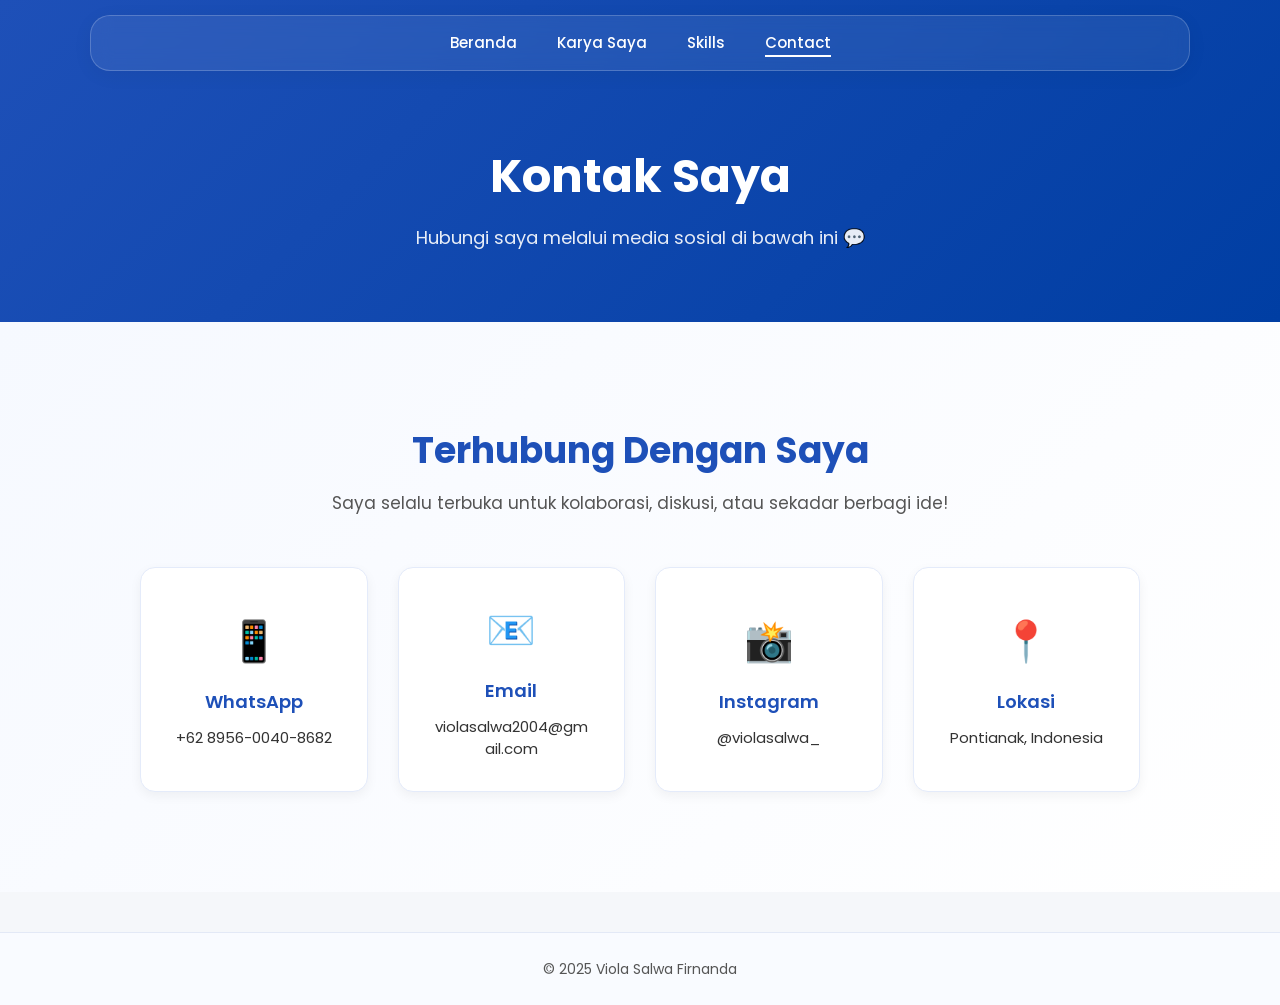
==== contact.html @ 7de7c8d1 "Portofolio Viola Salwa" ====
<!DOCTYPE html>
<html lang="id">
<head>
  <meta charset="UTF-8" />
  <meta name="viewport" content="width=device-width, initial-scale=1.0" />
  <title>Kontak - Viola Salwa Firnanda</title>
  <link rel="stylesheet" href="style.css" />
</head>
<body>

  <!-- ====== NAVBAR ====== -->
  <nav class="navbar" id="navbar">
    <div class="nav-container">
      <ul class="nav-links">
        <li><a href="index.html">Beranda</a></li>
        <li><a href="portfolio.html">Karya Saya</a></li>
        <li><a href="skills.html">Skills</a></li>
        <li><a href="contact.html" class="active">Contact</a></li>
      </ul>
    </div>
  </nav>

  <!-- ====== PAGE HEADER ====== -->
  <div class="page-header">
    <div class="page-header-content">
      <h1>Kontak Saya</h1>
      <p>Hubungi saya melalui media sosial di bawah ini 💬</p>
    </div>
  </div>

  <!-- ====== CONTACT SECTION ====== -->
  <section class="contact-section fancy-contact">
    <div class="contact-container">
      <div class="contact-header">
        <h2>Terhubung Dengan Saya</h2>
        <p>Saya selalu terbuka untuk kolaborasi, diskusi, atau sekadar berbagi ide!</p>
      </div>

      <div class="contact-grid">
        <div class="contact-card">
          <div class="icon">📱</div>
          <h4>WhatsApp</h4>
          <a href="https://wa.me/62895600408682" target="_blank">+62 8956-0040-8682</a>
        </div>

        <div class="contact-card">
          <div class="icon">📧</div>
          <h4>Email</h4>
          <a href="mailto:violasalwa2004@gmail.com">violasalwa2004@gmail.com</a>
        </div>

        <div class="contact-card">
          <div class="icon">📸</div>
          <h4>Instagram</h4>
          <a href="https://instagram.com/violasalwa_" target="_blank">@violasalwa_</a>
        </div>

        <div class="contact-card">
          <div class="icon">📍</div>
          <h4>Lokasi</h4>
          <p>Pontianak, Indonesia</p>
        </div>
      </div>
    </div>
  </section>

  <footer class="footer">
    <p>© 2025 Viola Salwa Firnanda</p>
  </footer>

  <script>
    window.addEventListener('scroll', () => {
      const navbar = document.getElementById('navbar');
      navbar.classList.toggle('scrolled', window.scrollY > 50);
    });
  </script>

</body>
</html>
---- style.css ----
@import url('https://fonts.googleapis.com/css2?family=Poppins:wght@300;400;600;700&display=swap');

/* ====== GLOBAL SETTINGS ====== */
:root {
  --primary: #1e50b8;
  --primary-dark: #003ea3;
  --light-bg: #f9fbff;
  --text-dark: #333;
  --text-light: #555;
}

* {
  margin: 0;
  padding: 0;
  box-sizing: border-box;
}

body {
  font-family: 'Poppins', sans-serif;
  background: #f5f7fa;
  color: var(--text-dark);
  line-height: 1.6;
  overflow-x: hidden;
}

/* ====== FADE ANIMATION ====== */
section, .page-header, .navbar {
  animation: fadeIn 0.7s ease both;
}

@keyframes fadeIn {
  from { opacity: 0; transform: translateY(20px); }
  to { opacity: 1; transform: translateY(0); }
}

/* ====== NAVBAR (CLEAN + TRANSPARAN + FRAME LUAR HALUS) ====== */
.navbar {
  position: fixed;
  top: 15px;
  left: 50%;
  transform: translateX(-50%);
  width: 90%;
  max-width: 1100px;
  background: rgba(255, 255, 255, 0.08);
  backdrop-filter: blur(10px);
  -webkit-backdrop-filter: blur(10px);
  border: 1px solid rgba(255, 255, 255, 0.2); /* garis lembut */
  border-radius: 20px; /* sudut halus */
  padding: 14px 0;
  z-index: 1000;
  box-shadow: 0 4px 20px rgba(0, 0, 0, 0.05);
  opacity: 0;
  animation: fadeInNav 0.8s ease forwards;
  transition: all 0.4s ease;
}

/* Saat discroll – tetap elegan tapi lebih terang */
.navbar.scrolled {
  background: rgba(255, 255, 255, 0.95);
  border: 1px solid rgba(0, 0, 0, 0.05);
  box-shadow: 0 8px 25px rgba(0, 0, 0, 0.08);
}

.nav-container {
  display: flex;
  justify-content: center;
  align-items: center;
  gap: 40px;
}

.nav-links {
  display: flex;
  list-style: none;
  gap: 40px;
}

.nav-links a {
  text-decoration: none;
  color: white;
  font-weight: 500;
  font-size: 15px;
  position: relative;
  transition: color 0.3s ease;
}

/* Garis bawah halus saat hover */
.nav-links a::after {
  content: "";
  position: absolute;
  bottom: -4px;
  left: 0;
  width: 0;
  height: 2px;
  background: white;
  transition: width 0.3s ease;
}

.nav-links a:hover::after,
.nav-links a.active::after {
  width: 100%;
}

/* Saat discroll, warna berubah ke biru */
.navbar.scrolled .nav-links a {
  color: var(--primary);
}

.navbar.scrolled .nav-links a::after {
  background: var(--primary);
}

/* ANIMASI MASUK */
@keyframes fadeInNav {
  from {
    opacity: 0;
    transform: translateX(-50%) translateY(-10px);
  }
  to {
    opacity: 1;
    transform: translateX(-50%) translateY(0);
  }
}


/* ====== HERO SECTION ====== */
.hero {
  background: linear-gradient(135deg, #1e50b8 0%, #003ea3 100%);
  display: flex;
  align-items: center;
  justify-content: center;
  color: white;
  padding: 120px 40px;
  min-height: 550px; /* lebih pendek, tidak full layar */
}

.hero-content {
  display: flex;
  align-items: center;
  justify-content: space-between;
  gap: 60px;
  max-width: 1100px;
  width: 100%;
}

.hero-text {
  flex: 1;
  text-align: left;
}

.hero-text h1 {
  font-size: 48px;
  font-weight: 700;
  margin-bottom: 15px;
}

.hero-text .subtitle {
  font-size: 20px;
  font-weight: 400;
  opacity: 0.9;
  margin-bottom: 30px;
}

.hero-buttons {
  display: flex;
  gap: 20px;
}

.btn {
  padding: 12px 28px;
  border-radius: 30px;
  font-weight: 600;
  text-decoration: none;
  transition: all 0.3s ease;
  border: none;
}

.btn-primary {
  background: white;
  color: var(--primary);
  box-shadow: 0 4px 15px rgba(0, 0, 0, 0.1);
}

.btn-primary:hover {
  transform: translateY(-3px);
  box-shadow: 0 6px 25px rgba(0, 0, 0, 0.15);
}

.btn-secondary {
  background: transparent;
  color: white;
  border: 2px solid white;
}

.btn-secondary:hover {
  background: white;
  color: var(--primary);
  transform: translateY(-3px);
}

.hero-image .profile-circle {
  width: 300px;
  height: 300px;
  border-radius: 50%;
  overflow: hidden;
  border: 6px solid rgba(255, 255, 255, 0.25);
  box-shadow: 0 15px 40px rgba(0, 0, 0, 0.25);
  flex-shrink: 0;
}

.profile-circle img {
  width: 100%;
  height: 100%;
  object-fit: cover;
}

/* ====== HERO LEFT VERSION (foto kiri, teks kanan) ====== */
.hero.hero-left .hero-content {
  flex-direction: row-reverse;
}

@media (max-width: 768px) {
  .hero.hero-left .hero-content {
    flex-direction: column-reverse;
  }
}

/* ====== ABOUT SECTION ====== */
.about-section {
  background: #fff;
  padding: 100px 30px;
  text-align: center;
}

.about-container {
  max-width: 900px;
  margin: 0 auto;
}

.about-container h2 {
  font-size: 38px;
  color: var(--primary);
  position: relative;
  display: inline-block;
  margin-bottom: 25px;
}

.about-container h2::after {
  content: "";
  width: 80px;
  height: 3px;
  background: var(--primary);
  display: block;
  margin: 10px auto 0;
  border-radius: 2px;
}

.about-container p {
  max-width: 750px;
  margin: 0 auto 20px;
  font-size: 17px;
  color: var(--text-light);
}

/* ====== PAGE HEADER ====== */
.page-header {
  background: linear-gradient(135deg, #1e50b8 0%, #003ea3 100%);
  padding: 140px 30px 70px;
  text-align: center;
  color: white;
}

.page-header h1 {
  font-size: 46px;
  margin-bottom: 10px;
  font-weight: 700;
}

.page-header p {
  font-size: 18px;
  opacity: 0.9;
}

/* ====== PROJECTS SECTION ====== */
.projects-section {
  padding: 80px 30px;
  background: white;
}

.projects-container {
  max-width: 1100px;
  margin: 0 auto;
}

.projects-grid {
  display: grid;
  grid-template-columns: repeat(auto-fit, minmax(300px, 1fr));
  gap: 30px;
}

.project-card {
  background: #fff;
  border-radius: 15px;
  overflow: hidden;
  box-shadow: 0 4px 15px rgba(0, 0, 0, 0.05);
  transition: transform 0.3s ease, box-shadow 0.3s ease;
}

.project-card:hover {
  transform: translateY(-5px);
  box-shadow: 0 8px 25px rgba(30, 80, 184, 0.12);
}

.project-image {
  width: 100%;
  height: 220px;
  overflow: hidden;
}

.project-image img {
  width: 100%;
  height: 100%;
  object-fit: cover;
}

.project-info {
  padding: 25px;
}

.project-info h3 {
  color: var(--primary);
  font-size: 20px;
  margin-bottom: 8px;
}

.project-info p {
  color: var(--text-light);
  font-size: 15px;
}

/* ====== CONTACT SECTION (modern & rapi) ====== */
.fancy-contact {
  background: linear-gradient(135deg, #f6f9ff 0%, #ffffff 100%);
  padding: 100px 30px;
  text-align: center;
}

.contact-container {
  max-width: 1000px;
  margin: 0 auto;
}

.contact-header h2 {
  color: var(--primary);
  font-size: 36px;
  margin-bottom: 10px;
  font-weight: 700;
}

.contact-header p {
  color: var(--text-light);
  font-size: 17px;
  margin-bottom: 50px;
}

.contact-grid {
  display: grid;
  grid-template-columns: repeat(auto-fit, minmax(220px, 1fr));
  gap: 30px;
}

/* ====== KARTU KONTAK ====== */
.contact-card {
  background: white;
  border-radius: 15px;
  padding: 30px 25px;
  box-shadow: 0 4px 12px rgba(0, 0, 0, 0.05);
  transition: all 0.3s ease;
  border: 1px solid #e4ebfa;
  display: flex;
  flex-direction: column;
  align-items: center;
  justify-content: center;
  word-wrap: break-word;
  overflow-wrap: break-word; /* biar email panjang gak keluar kotak */
}

.contact-card:hover {
  transform: translateY(-6px);
  box-shadow: 0 8px 25px rgba(30, 80, 184, 0.15);
  border-color: var(--primary);
}

.contact-card .icon {
  font-size: 40px;
  margin-bottom: 15px;
  color: var(--primary);
}

.contact-card h4 {
  font-size: 18px;
  font-weight: 600;
  color: var(--primary);
  margin-bottom: 10px;
}

/* ====== TEKS KONTAK ====== */
.contact-card a,
.contact-card p {
  color: var(--text-dark);
  font-size: 15px;
  text-decoration: none;
  transition: color 0.3s;
  word-break: break-all; /* cegah teks panjang keluar area */
  text-align: center;
  line-height: 1.5;
  display: inline-block;
  max-width: 90%;
}

.contact-card a:hover {
  color: var(--primary);
  text-decoration: underline;
}

/* ====== RESPONSIVE ====== */
@media (max-width: 768px) {
  .fancy-contact {
    padding: 60px 20px;
  }

  .contact-header h2 {
    font-size: 28px;
  }

  .contact-grid {
    gap: 20px;
  }

  .contact-card {
    padding: 25px 15px;
  }
}

/* ====== FOOTER ====== */
.footer {
  background: #f9fbff;
  text-align: center;
  padding: 25px 10px;
  color: #555;
  font-size: 14px;
  border-top: 1px solid #e3e9f6;
  margin-top: 40px;
}

/* ====== RESPONSIVE DESIGN ====== */
@media (max-width: 768px) {
  .hero-content {
    flex-direction: column-reverse;
    text-align: center;
  }

  .hero-text h1 {
    font-size: 38px;
  }

  .hero-image .profile-circle {
    width: 230px;
    height: 230px;
  }

  .about-section {
    padding: 60px 20px;
  }

  .page-header {
    padding: 120px 20px 60px;
  }

  .projects-grid {
    grid-template-columns: 1fr;
  }

  .contact-section {
    padding: 60px 20px;
  }

  .info-item {
    flex-direction: row;
    align-items: flex-start;
    padding: 18px;
  }

  .info-icon {
    font-size: 26px;
  }
}

/* ====== HARD SKILLS SECTION ====== */
.skills-section {
  background: linear-gradient(135deg, #ffffff 0%, #f9fbff 100%);
  padding: 100px 30px;
  text-align: center;
}

.skills-section h2 {
  font-size: 32px;
  color: var(--primary);
  margin-bottom: 50px;
  position: relative;
}

.skills-section h2::after {
  content: "";
  width: 80px;
  height: 3px;
  background: var(--primary);
  display: block;
  margin: 10px auto 0;
  border-radius: 2px;
}

.skills-container {
  max-width: 1100px;
  margin: 0 auto;
  display: grid;
  grid-template-columns: repeat(auto-fit, minmax(250px, 1fr));
  gap: 30px;
}

.skill-card {
  background: #f9fbff;
  border-radius: 15px;
  padding: 35px 25px;
  border: 1px solid #e4ebfa;
  box-shadow: 0 4px 15px rgba(0, 0, 0, 0.05);
  transition: all 0.3s ease;
}

.skill-card:hover {
  transform: translateY(-6px);
  box-shadow: 0 8px 25px rgba(30, 80, 184, 0.15);
  border-color: var(--primary);
}

.skill-icon {
  width: 70px;
  height: 70px;
  object-fit: contain;
  margin-bottom: 15px;
  transition: transform 0.3s ease;
}

.skill-card:hover .skill-icon {
  transform: scale(1.1);
}

.skill-card h3 {
  color: var(--primary-dark);
  font-size: 18px;
  margin-bottom: 8px;
  font-weight: 600;
}

.skill-card p {
  color: var(--text-light);
  font-size: 15px;
  line-height: 1.6;
}

/* ====== SKILL ICON ====== */
.skill-icon {
  width: 70px;
  height: 70px;
  object-fit: contain;
  margin-bottom: 15px;
  transition: transform 0.3s ease;
}

.skill-card:hover .skill-icon {
  transform: scale(1.1);
}

.skill-card h3 {
  color: var(--primary);
  font-size: 20px;
  margin-bottom: 10px;
  font-weight: 600;
}

.skill-card p {
  color: var(--text-light);
  font-size: 15px;
  line-height: 1.6;
}

/* ====== RESPONSIVE ====== */
@media (max-width: 768px) {
  .skills-section {
    padding: 60px 20px;
  }

  .skill-card {
    padding: 25px 15px;
  }

  .skill-icon {
    width: 60px;
    height: 60px;
  }
}

/* ====== SOFT SKILLS SECTION ====== */
.soft-skill-section {
  background: linear-gradient(135deg, #f9fbff 0%, #ffffff 100%);
  padding: 100px 30px;
  text-align: center;
}

.soft-skill-section h2 {
  font-size: 32px;
  color: var(--primary);
  margin-bottom: 50px;
  position: relative;
}

.soft-skill-section h2::after {
  content: "";
  width: 80px;
  height: 3px;
  background: var(--primary);
  display: block;
  margin: 10px auto 0;
  border-radius: 2px;
}

.soft-skill-container {
  max-width: 1100px;
  margin: 0 auto;
  display: grid;
  grid-template-columns: repeat(auto-fit, minmax(250px, 1fr));
  gap: 30px;
}

.soft-card {
  background: white;
  border-radius: 15px;
  padding: 30px 20px;
  box-shadow: 0 4px 15px rgba(0, 0, 0, 0.05);
  border: 1px solid #e4ebfa;
  transition: all 0.3s ease;
}

.soft-card:hover {
  transform: translateY(-5px);
  box-shadow: 0 8px 25px rgba(30, 80, 184, 0.12);
  border-color: var(--primary);
}

.soft-card .icon {
  font-size: 36px;
  margin-bottom: 12px;
  color: var(--primary);
}

.soft-card h3 {
  color: var(--primary-dark);
  font-size: 18px;
  margin-bottom: 8px;
}

.soft-card p {
  color: var(--text-light);
  font-size: 15px;
  line-height: 1.6;
}

/* ====== RESPONSIVE ====== */
@media (max-width: 768px) {
  .soft-skill-section {
    padding: 60px 20px;
  }

  .soft-card {
    padding: 25px 15px;
  }

  .soft-card .icon {
    font-size: 30px;
  }
}
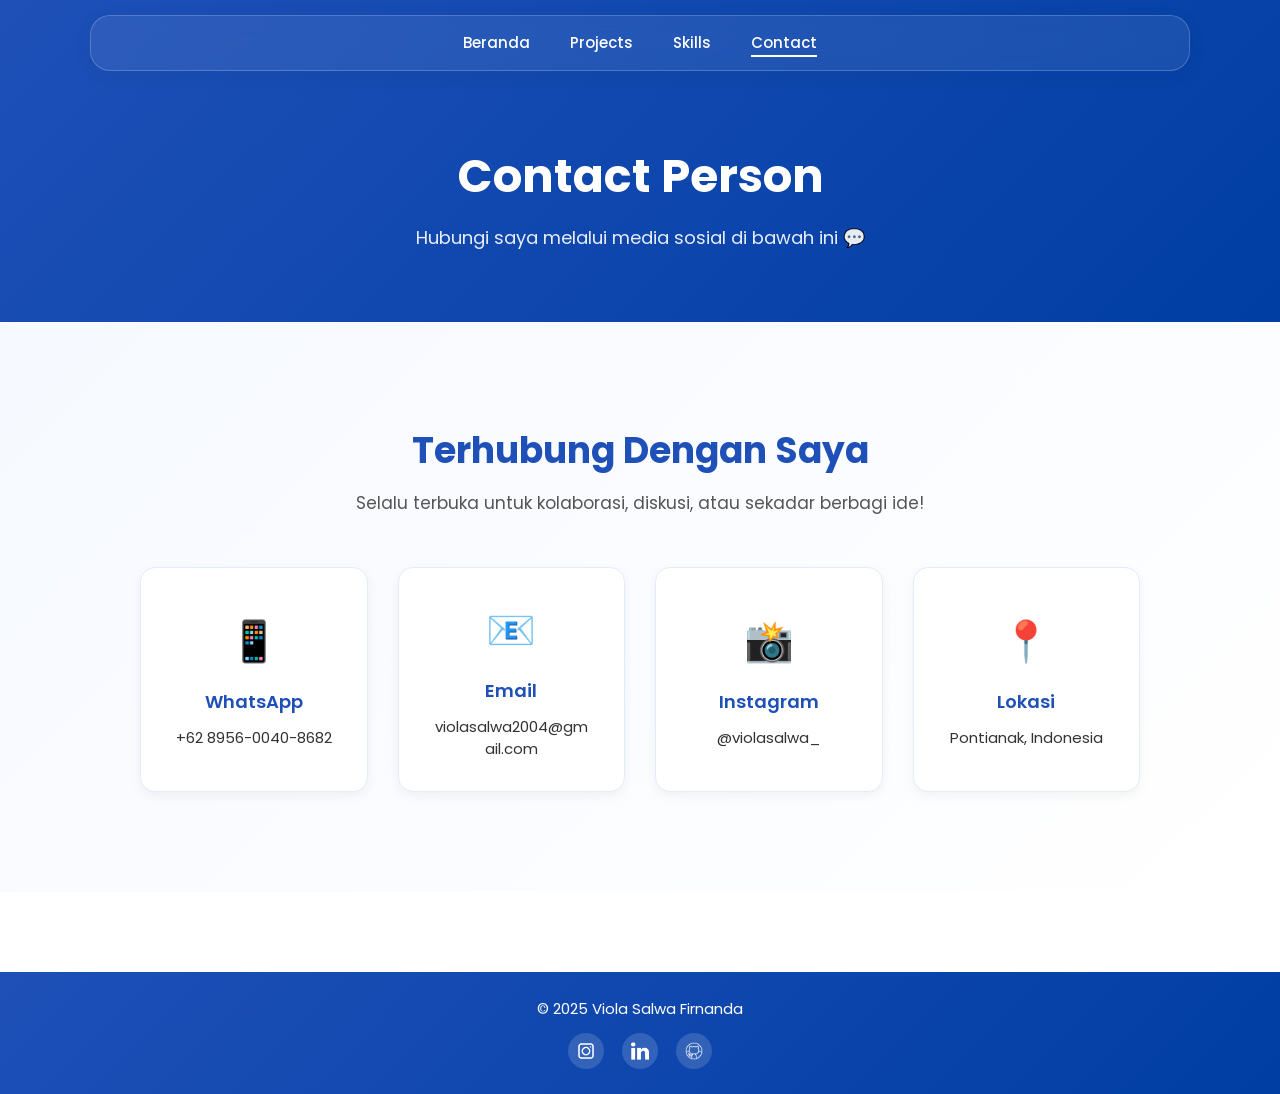
==== commit d7bcda60: "Portofolio Viola Salwa Fix" ====
--- a/contact.html
+++ b/contact.html
@@ -13,7 +13,7 @@
     <div class="nav-container">
       <ul class="nav-links">
         <li><a href="index.html">Beranda</a></li>
-        <li><a href="portfolio.html">Karya Saya</a></li>
+        <li><a href="portfolio.html">Projects</a></li>
         <li><a href="skills.html">Skills</a></li>
         <li><a href="contact.html" class="active">Contact</a></li>
       </ul>
@@ -23,7 +23,7 @@
   <!-- ====== PAGE HEADER ====== -->
   <div class="page-header">
     <div class="page-header-content">
-      <h1>Kontak Saya</h1>
+      <h1>Contact Person</h1>
       <p>Hubungi saya melalui media sosial di bawah ini 💬</p>
     </div>
   </div>
@@ -33,7 +33,7 @@
     <div class="contact-container">
       <div class="contact-header">
         <h2>Terhubung Dengan Saya</h2>
-        <p>Saya selalu terbuka untuk kolaborasi, diskusi, atau sekadar berbagi ide!</p>
+        <p>Selalu terbuka untuk kolaborasi, diskusi, atau sekadar berbagi ide!</p>
       </div>
 
       <div class="contact-grid">
@@ -64,9 +64,20 @@
     </div>
   </section>
 
-  <footer class="footer">
-    <p>© 2025 Viola Salwa Firnanda</p>
-  </footer>
+<footer class="footer">
+  <p>© 2025 Viola Salwa Firnanda</p>
+  <div class="socials">
+    <a href="https://instagram.com/violasalwa_" target="_blank">
+      <img src="image/icon/instagram.png" alt="Instagram">
+    </a>
+    <a href="https://www.linkedin.com/in/viola-salwa-firnanda-127546269/" target="_blank">
+      <img src="image/icon/linkedin.png" alt="LinkedIn">
+    </a>
+    <a href="https://github.com/violasalwa" target="_blank">
+      <img src="image/icon/github.png" alt="GitHub">
+    </a>
+  </div>
+</footer>
 
   <script>
     window.addEventListener('scroll', () => {
--- a/style.css
+++ b/style.css
@@ -17,7 +17,7 @@
 
 body {
   font-family: 'Poppins', sans-serif;
-  background: #f5f7fa;
+  background: #ffffff;
   color: var(--text-dark);
   line-height: 1.6;
   overflow-x: hidden;
@@ -33,7 +33,7 @@
   to { opacity: 1; transform: translateY(0); }
 }
 
-/* ====== NAVBAR (CLEAN + TRANSPARAN + FRAME LUAR HALUS) ====== */
+/* ====== NAVBAR ====== */
 .navbar {
   position: fixed;
   top: 15px;
@@ -44,8 +44,8 @@
   background: rgba(255, 255, 255, 0.08);
   backdrop-filter: blur(10px);
   -webkit-backdrop-filter: blur(10px);
-  border: 1px solid rgba(255, 255, 255, 0.2); /* garis lembut */
-  border-radius: 20px; /* sudut halus */
+  border: 1px solid rgba(255, 255, 255, 0.2);
+  border-radius: 20px;
   padding: 14px 0;
   z-index: 1000;
   box-shadow: 0 4px 20px rgba(0, 0, 0, 0.05);
@@ -54,7 +54,6 @@
   transition: all 0.4s ease;
 }
 
-/* Saat discroll – tetap elegan tapi lebih terang */
 .navbar.scrolled {
   background: rgba(255, 255, 255, 0.95);
   border: 1px solid rgba(0, 0, 0, 0.05);
@@ -72,6 +71,7 @@
   display: flex;
   list-style: none;
   gap: 40px;
+  flex-wrap: wrap;
 }
 
 .nav-links a {
@@ -83,7 +83,6 @@
   transition: color 0.3s ease;
 }
 
-/* Garis bawah halus saat hover */
 .nav-links a::after {
   content: "";
   position: absolute;
@@ -100,7 +99,6 @@
   width: 100%;
 }
 
-/* Saat discroll, warna berubah ke biru */
 .navbar.scrolled .nav-links a {
   color: var(--primary);
 }
@@ -109,7 +107,6 @@
   background: var(--primary);
 }
 
-/* ANIMASI MASUK */
 @keyframes fadeInNav {
   from {
     opacity: 0;
@@ -121,7 +118,6 @@
   }
 }
 
-
 /* ====== HERO SECTION ====== */
 .hero {
   background: linear-gradient(135deg, #1e50b8 0%, #003ea3 100%);
@@ -130,7 +126,7 @@
   justify-content: center;
   color: white;
   padding: 120px 40px;
-  min-height: 550px; /* lebih pendek, tidak full layar */
+  min-height: 550px;
 }
 
 .hero-content {
@@ -163,6 +159,7 @@
 .hero-buttons {
   display: flex;
   gap: 20px;
+  flex-wrap: wrap;
 }
 
 .btn {
@@ -213,7 +210,6 @@
   object-fit: cover;
 }
 
-/* ====== HERO LEFT VERSION (foto kiri, teks kanan) ====== */
 .hero.hero-left .hero-content {
   flex-direction: row-reverse;
 }
@@ -239,19 +235,8 @@
 .about-container h2 {
   font-size: 38px;
   color: var(--primary);
-  position: relative;
   display: inline-block;
   margin-bottom: 25px;
-}
-
-.about-container h2::after {
-  content: "";
-  width: 80px;
-  height: 3px;
-  background: var(--primary);
-  display: block;
-  margin: 10px auto 0;
-  border-radius: 2px;
 }
 
 .about-container p {
@@ -337,7 +322,7 @@
   font-size: 15px;
 }
 
-/* ====== CONTACT SECTION (modern & rapi) ====== */
+/* ====== CONTACT SECTION ====== */
 .fancy-contact {
   background: linear-gradient(135deg, #f6f9ff 0%, #ffffff 100%);
   padding: 100px 30px;
@@ -368,7 +353,6 @@
   gap: 30px;
 }
 
-/* ====== KARTU KONTAK ====== */
 .contact-card {
   background: white;
   border-radius: 15px;
@@ -381,7 +365,7 @@
   align-items: center;
   justify-content: center;
   word-wrap: break-word;
-  overflow-wrap: break-word; /* biar email panjang gak keluar kotak */
+  overflow-wrap: break-word;
 }
 
 .contact-card:hover {
@@ -403,14 +387,13 @@
   margin-bottom: 10px;
 }
 
-/* ====== TEKS KONTAK ====== */
 .contact-card a,
 .contact-card p {
   color: var(--text-dark);
   font-size: 15px;
   text-decoration: none;
   transition: color 0.3s;
-  word-break: break-all; /* cegah teks panjang keluar area */
+  word-break: break-all;
   text-align: center;
   line-height: 1.5;
   display: inline-block;
@@ -422,104 +405,77 @@
   text-decoration: underline;
 }
 
-/* ====== RESPONSIVE ====== */
-@media (max-width: 768px) {
-  .fancy-contact {
-    padding: 60px 20px;
-  }
-
-  .contact-header h2 {
-    font-size: 28px;
-  }
-
-  .contact-grid {
-    gap: 20px;
-  }
-
-  .contact-card {
-    padding: 25px 15px;
-  }
-}
-
 /* ====== FOOTER ====== */
 .footer {
-  background: #f9fbff;
+  background: linear-gradient(135deg, #1e50b8 0%, #003ea3 100%);
+  color: white;
   text-align: center;
-  padding: 25px 10px;
-  color: #555;
-  font-size: 14px;
-  border-top: 1px solid #e3e9f6;
-  margin-top: 40px;
-}
-
-/* ====== RESPONSIVE DESIGN ====== */
-@media (max-width: 768px) {
-  .hero-content {
-    flex-direction: column-reverse;
-    text-align: center;
-  }
-
-  .hero-text h1 {
-    font-size: 38px;
-  }
-
-  .hero-image .profile-circle {
-    width: 230px;
-    height: 230px;
-  }
-
-  .about-section {
-    padding: 60px 20px;
-  }
-
-  .page-header {
-    padding: 120px 20px 60px;
-  }
-
-  .projects-grid {
-    grid-template-columns: 1fr;
-  }
-
-  .contact-section {
-    padding: 60px 20px;
-  }
-
-  .info-item {
-    flex-direction: row;
-    align-items: flex-start;
-    padding: 18px;
-  }
-
-  .info-icon {
-    font-size: 26px;
-  }
-}
-
-/* ====== HARD SKILLS SECTION ====== */
-.skills-section {
+  padding: 25px 15px;
+  margin-top: 80px;
+}
+
+.footer p {
+  font-size: 15px;
+  margin-bottom: 12px;
+}
+
+.footer .socials {
+  display: flex;
+  justify-content: center;
+  gap: 18px;
+}
+
+.footer .socials a {
+  display: inline-flex;
+  align-items: center;
+  justify-content: center;
+  width: 36px;
+  height: 36px;
+  border-radius: 50%;
+  background: rgba(255, 255, 255, 0.15);
+  transition: all 0.3s ease;
+}
+
+.footer .socials a:hover {
+  background: white;
+  transform: translateY(-3px);
+}
+
+.footer .socials img {
+  width: 18px;
+  height: 18px;
+  filter: brightness(0) invert(1);
+  transition: filter 0.3s ease;
+}
+
+.footer .socials a:hover img {
+  filter: brightness(1) invert(0);
+}
+
+/* ====== SKILLS SECTIONS ====== */
+.skills-section,
+.soft-skill-section {
   background: linear-gradient(135deg, #ffffff 0%, #f9fbff 100%);
   padding: 100px 30px;
   text-align: center;
 }
 
-.skills-section h2 {
+.skills-section h2,
+.soft-skill-section h2 {
   font-size: 32px;
   color: var(--primary);
   margin-bottom: 50px;
-  position: relative;
-}
-
-.skills-section h2::after {
-  content: "";
-  width: 80px;
-  height: 3px;
-  background: var(--primary);
-  display: block;
-  margin: 10px auto 0;
-  border-radius: 2px;
-}
-
-.skills-container {
+}
+
+/* Hapus garis biru di bawah judul */
+.about-container h2::after,
+.skills-section h2::after,
+.soft-skill-section h2::after {
+  display: none;
+}
+
+.skills-container,
+.soft-skill-container {
   max-width: 1100px;
   margin: 0 auto;
   display: grid;
@@ -527,16 +483,18 @@
   gap: 30px;
 }
 
-.skill-card {
-  background: #f9fbff;
+.skill-card,
+.soft-card {
+  background: white;
   border-radius: 15px;
-  padding: 35px 25px;
+  padding: 30px 25px;
+  box-shadow: 0 4px 15px rgba(0, 0, 0, 0.05);
   border: 1px solid #e4ebfa;
-  box-shadow: 0 4px 15px rgba(0, 0, 0, 0.05);
   transition: all 0.3s ease;
 }
 
-.skill-card:hover {
+.skill-card:hover,
+.soft-card:hover {
   transform: translateY(-6px);
   box-shadow: 0 8px 25px rgba(30, 80, 184, 0.15);
   border-color: var(--primary);
@@ -554,120 +512,15 @@
   transform: scale(1.1);
 }
 
-.skill-card h3 {
+.skill-card h3,
+.soft-card h3 {
   color: var(--primary-dark);
   font-size: 18px;
   margin-bottom: 8px;
   font-weight: 600;
 }
 
-.skill-card p {
-  color: var(--text-light);
-  font-size: 15px;
-  line-height: 1.6;
-}
-
-/* ====== SKILL ICON ====== */
-.skill-icon {
-  width: 70px;
-  height: 70px;
-  object-fit: contain;
-  margin-bottom: 15px;
-  transition: transform 0.3s ease;
-}
-
-.skill-card:hover .skill-icon {
-  transform: scale(1.1);
-}
-
-.skill-card h3 {
-  color: var(--primary);
-  font-size: 20px;
-  margin-bottom: 10px;
-  font-weight: 600;
-}
-
-.skill-card p {
-  color: var(--text-light);
-  font-size: 15px;
-  line-height: 1.6;
-}
-
-/* ====== RESPONSIVE ====== */
-@media (max-width: 768px) {
-  .skills-section {
-    padding: 60px 20px;
-  }
-
-  .skill-card {
-    padding: 25px 15px;
-  }
-
-  .skill-icon {
-    width: 60px;
-    height: 60px;
-  }
-}
-
-/* ====== SOFT SKILLS SECTION ====== */
-.soft-skill-section {
-  background: linear-gradient(135deg, #f9fbff 0%, #ffffff 100%);
-  padding: 100px 30px;
-  text-align: center;
-}
-
-.soft-skill-section h2 {
-  font-size: 32px;
-  color: var(--primary);
-  margin-bottom: 50px;
-  position: relative;
-}
-
-.soft-skill-section h2::after {
-  content: "";
-  width: 80px;
-  height: 3px;
-  background: var(--primary);
-  display: block;
-  margin: 10px auto 0;
-  border-radius: 2px;
-}
-
-.soft-skill-container {
-  max-width: 1100px;
-  margin: 0 auto;
-  display: grid;
-  grid-template-columns: repeat(auto-fit, minmax(250px, 1fr));
-  gap: 30px;
-}
-
-.soft-card {
-  background: white;
-  border-radius: 15px;
-  padding: 30px 20px;
-  box-shadow: 0 4px 15px rgba(0, 0, 0, 0.05);
-  border: 1px solid #e4ebfa;
-  transition: all 0.3s ease;
-}
-
-.soft-card:hover {
-  transform: translateY(-5px);
-  box-shadow: 0 8px 25px rgba(30, 80, 184, 0.12);
-  border-color: var(--primary);
-}
-
-.soft-card .icon {
-  font-size: 36px;
-  margin-bottom: 12px;
-  color: var(--primary);
-}
-
-.soft-card h3 {
-  color: var(--primary-dark);
-  font-size: 18px;
-  margin-bottom: 8px;
-}
-
+.skill-card p,
 .soft-card p {
   color: var(--text-light);
   font-size: 15px;
@@ -675,17 +528,38 @@
 }
 
 /* ====== RESPONSIVE ====== */
+@media (max-width: 992px) {
+  .nav-links { flex-wrap: wrap; gap: 25px; }
+  .hero-content { flex-direction: column-reverse; text-align: center; gap: 40px; }
+  .hero-text h1 { font-size: 40px; }
+  .hero-text .subtitle { font-size: 18px; }
+  .hero-image .profile-circle { width: 250px; height: 250px; }
+}
+
 @media (max-width: 768px) {
-  .soft-skill-section {
-    padding: 60px 20px;
+  .hero { padding: 90px 20px; }
+  .navbar { width: 95%; padding: 10px; }
+  .page-header h1 { font-size: 36px; }
+  .page-header p { font-size: 16px; }
+  .about-section, .skills-section, .soft-skill-section, .fancy-contact {
+    padding: 70px 20px;
   }
-
-  .soft-card {
-    padding: 25px 15px;
+  .project-image { height: 200px; }
+  .projects-grid { gap: 20px; }
+  .skills-container, .soft-skill-container, .contact-grid {
+    gap: 20px;
   }
-
-  .soft-card .icon {
-    font-size: 30px;
-  }
-}
-
+}
+
+@media (max-width: 480px) {
+  .nav-links a { font-size: 14px; }
+  .hero-text h1 { font-size: 28px; }
+  .hero-text .subtitle { font-size: 16px; }
+  .btn { padding: 10px 20px; font-size: 14px; }
+  .about-container h2 { font-size: 28px; }
+  .page-header h1 { font-size: 30px; }
+  .page-header p { font-size: 15px; }
+  .contact-card, .skill-card, .soft-card { padding: 20px 15px; }
+  .footer p { font-size: 14px; }
+  .footer .socials { flex-wrap: wrap; gap: 12px; }
+}
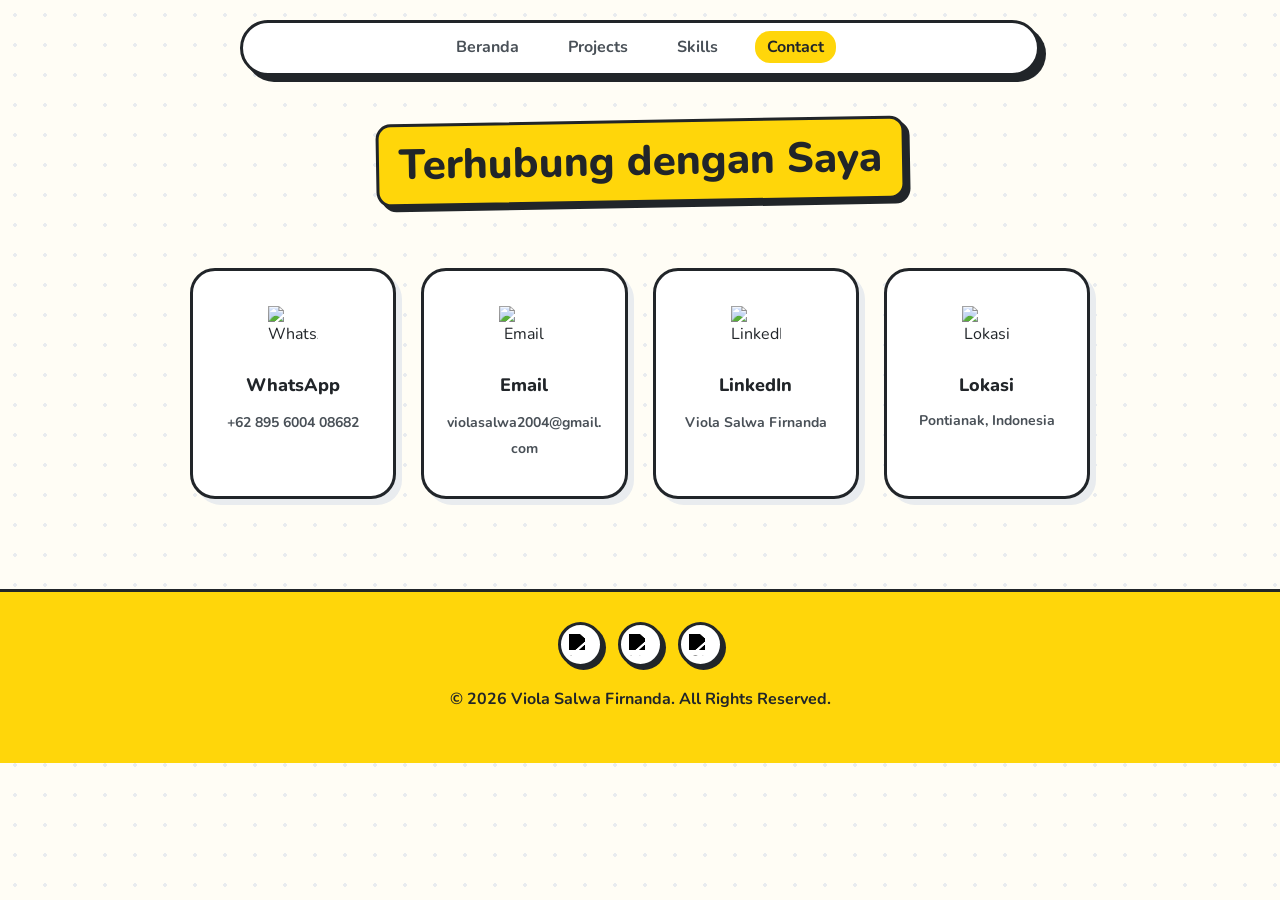
==== commit 74ca44b7: "Portofolio terbaru" ====
--- a/contact.html
+++ b/contact.html
@@ -1,10 +1,10 @@
 <!DOCTYPE html>
 <html lang="id">
 <head>
-  <meta charset="UTF-8" />
-  <meta name="viewport" content="width=device-width, initial-scale=1.0" />
-  <title>Kontak - Viola Salwa Firnanda</title>
-  <link rel="stylesheet" href="style.css" />
+  <meta charset="UTF-8">
+  <meta name="viewport" content="width=device-width, initial-scale=1.0">
+  <title>Kontak | Viola Salwa Firnanda</title>
+  <link rel="stylesheet" href="style.css">
 </head>
 <body>
 
@@ -22,65 +22,60 @@
 
   <!-- ====== PAGE HEADER ====== -->
   <div class="page-header">
-    <div class="page-header-content">
-      <h1>Contact Person</h1>
-      <p>Hubungi saya melalui media sosial di bawah ini 💬</p>
-    </div>
+    <h1>Terhubung dengan Saya</h1>
   </div>
 
   <!-- ====== CONTACT SECTION ====== -->
-  <section class="contact-section fancy-contact">
+  <section class="contact-section">
     <div class="contact-container">
-      <div class="contact-header">
-        <h2>Terhubung Dengan Saya</h2>
-        <p>Selalu terbuka untuk kolaborasi, diskusi, atau sekadar berbagi ide!</p>
-      </div>
-
       <div class="contact-grid">
+        
         <div class="contact-card">
-          <div class="icon">📱</div>
+          <img src="https://img.icons8.com/ios-filled/50/000000/whatsapp--v1.png" alt="WhatsApp" class="icon-img">
           <h4>WhatsApp</h4>
-          <a href="https://wa.me/62895600408682" target="_blank">+62 8956-0040-8682</a>
+          <a href="https://wa.me/62895600408682" target="_blank">+62 895 6004 08682</a>
         </div>
 
         <div class="contact-card">
-          <div class="icon">📧</div>
+          <img src="https://img.icons8.com/ios-filled/50/000000/new-post.png" alt="Email" class="icon-img">
           <h4>Email</h4>
           <a href="mailto:violasalwa2004@gmail.com">violasalwa2004@gmail.com</a>
         </div>
 
         <div class="contact-card">
-          <div class="icon">📸</div>
-          <h4>Instagram</h4>
-          <a href="https://instagram.com/violasalwa_" target="_blank">@violasalwa_</a>
+          <img src="https://img.icons8.com/ios-filled/50/000000/linkedin.png" alt="LinkedIn" class="icon-img">
+          <h4>LinkedIn</h4>
+          <a href="https://linkedin.com/in/violasalwafirnanda" target="_blank">Viola Salwa Firnanda</a>
         </div>
 
         <div class="contact-card">
-          <div class="icon">📍</div>
+          <img src="https://img.icons8.com/ios-filled/50/000000/marker.png" alt="Lokasi" class="icon-img">
           <h4>Lokasi</h4>
           <p>Pontianak, Indonesia</p>
         </div>
+
       </div>
     </div>
   </section>
 
-<footer class="footer">
-  <p>© 2025 Viola Salwa Firnanda</p>
-  <div class="socials">
-    <a href="https://instagram.com/violasalwa_" target="_blank">
-      <img src="image/icon/instagram.png" alt="Instagram">
-    </a>
-    <a href="https://www.linkedin.com/in/viola-salwa-firnanda-127546269/" target="_blank">
-      <img src="image/icon/linkedin.png" alt="LinkedIn">
-    </a>
-    <a href="https://github.com/violasalwa" target="_blank">
-      <img src="image/icon/github.png" alt="GitHub">
-    </a>
-  </div>
-</footer>
+  <!-- ====== FOOTER ====== -->
+  <footer class="footer">
+    <div class="socials">
+      <a href="https://instagram.com/violasalwa_" target="_blank" title="Instagram">
+        <img src="https://img.icons8.com/ios-filled/50/000000/instagram-new.png" alt="Instagram">
+      </a>
+      <a href="https://linkedin.com/in/violasalwafirmanda" target="_blank" title="LinkedIn">
+        <img src="https://img.icons8.com/ios-filled/50/000000/linkedin.png" alt="LinkedIn">
+      </a>
+      <a href="https://github.com/violasalwa" target="_blank" title="GitHub">
+        <img src="https://img.icons8.com/ios-filled/50/000000/github.png" alt="GitHub">
+      </a>
+    </div>
+    <p style="margin-top: 20px;">© 2026 Viola Salwa Firnanda. All Rights Reserved.</p>
+  </footer>
 
   <script>
-    window.addEventListener('scroll', () => {
+    window.addEventListener('scroll', function() {
       const navbar = document.getElementById('navbar');
       navbar.classList.toggle('scrolled', window.scrollY > 50);
     });
--- a/style.css
+++ b/style.css
@@ -1,12 +1,14 @@
-@import url('https://fonts.googleapis.com/css2?family=Poppins:wght@300;400;600;700&display=swap');
+@import url('https://fonts.googleapis.com/css2?family=Nunito:wght@400;600;700;800&display=swap');
 
 /* ====== GLOBAL SETTINGS ====== */
 :root {
-  --primary: #1e50b8;
-  --primary-dark: #003ea3;
-  --light-bg: #f9fbff;
-  --text-dark: #333;
-  --text-light: #555;
+  --bg-color: #fffdf5; /* Krim yang sangat lembut */
+  --primary: #ffd60a; /* Kuning lucu */
+  --primary-dark: #e6c200;
+  --text-main: #212529; /* Hitam keabuan */
+  --text-muted: #495057;
+  --card-bg: #ffffff;
+  --border-color: #212529; /* Hitam tegas untuk aksen */
 }
 
 * {
@@ -16,16 +18,19 @@
 }
 
 body {
-  font-family: 'Poppins', sans-serif;
-  background: #ffffff;
-  color: var(--text-dark);
+  font-family: 'Nunito', sans-serif;
+  background-color: var(--bg-color);
+  color: var(--text-main);
   line-height: 1.6;
   overflow-x: hidden;
+  /* Pola titik-titik samar agar terlihat lebih manis & tidak kaku */
+  background-image: radial-gradient(#e9ecef 2px, transparent 2px);
+  background-size: 30px 30px;
 }
 
 /* ====== FADE ANIMATION ====== */
-section, .page-header, .navbar {
-  animation: fadeIn 0.7s ease both;
+section, .page-header {
+  animation: fadeIn 0.8s ease both;
 }
 
 @keyframes fadeIn {
@@ -35,98 +40,110 @@
 
 /* ====== NAVBAR ====== */
 .navbar {
-  position: fixed;
-  top: 15px;
+  position: absolute;
+  top: 20px;
   left: 50%;
   transform: translateX(-50%);
   width: 90%;
-  max-width: 1100px;
-  background: rgba(255, 255, 255, 0.08);
-  backdrop-filter: blur(10px);
-  -webkit-backdrop-filter: blur(10px);
-  border: 1px solid rgba(255, 255, 255, 0.2);
-  border-radius: 20px;
-  padding: 14px 0;
+  max-width: 800px;
+  background: var(--card-bg);
+  border: 3px solid var(--border-color);
+  border-radius: 30px;
+  padding: 12px 30px;
   z-index: 1000;
-  box-shadow: 0 4px 20px rgba(0, 0, 0, 0.05);
-  opacity: 0;
-  animation: fadeInNav 0.8s ease forwards;
-  transition: all 0.4s ease;
+  box-shadow: 6px 6px 0px var(--border-color);
+  transition: all 0.3s ease;
 }
 
 .navbar.scrolled {
-  background: rgba(255, 255, 255, 0.95);
-  border: 1px solid rgba(0, 0, 0, 0.05);
-  box-shadow: 0 8px 25px rgba(0, 0, 0, 0.08);
+  top: 10px;
+  box-shadow: 4px 4px 0px var(--border-color);
 }
 
 .nav-container {
   display: flex;
   justify-content: center;
   align-items: center;
-  gap: 40px;
 }
 
 .nav-links {
   display: flex;
   list-style: none;
-  gap: 40px;
+  gap: 25px;
   flex-wrap: wrap;
+  justify-content: center;
 }
 
 .nav-links a {
   text-decoration: none;
-  color: white;
-  font-weight: 500;
-  font-size: 15px;
+  color: var(--text-muted);
+  font-weight: 700;
+  font-size: 16px;
   position: relative;
-  transition: color 0.3s ease;
-}
-
-.nav-links a::after {
-  content: "";
-  position: absolute;
-  bottom: -4px;
-  left: 0;
-  width: 0;
-  height: 2px;
-  background: white;
-  transition: width 0.3s ease;
-}
-
-.nav-links a:hover::after,
-.nav-links a.active::after {
-  width: 100%;
-}
-
-.navbar.scrolled .nav-links a {
-  color: var(--primary);
-}
-
-.navbar.scrolled .nav-links a::after {
+  transition: all 0.2s ease;
+  padding: 5px 12px;
+  border-radius: 15px;
+}
+
+.nav-links a:hover,
+.nav-links a.active {
+  color: var(--text-main);
   background: var(--primary);
 }
 
-@keyframes fadeInNav {
-  from {
-    opacity: 0;
-    transform: translateX(-50%) translateY(-10px);
-  }
-  to {
-    opacity: 1;
-    transform: translateX(-50%) translateY(0);
-  }
+/* ====== BUTTONS ====== */
+.btn {
+  display: inline-block;
+  padding: 12px 28px;
+  border-radius: 25px;
+  font-weight: 800;
+  text-decoration: none;
+  transition: all 0.2s ease;
+  border: 3px solid var(--border-color);
+  cursor: pointer;
+  font-size: 16px;
+  color: var(--text-main);
+}
+
+.btn-primary {
+  background: var(--primary);
+  box-shadow: 5px 5px 0px var(--border-color);
+}
+
+.btn-primary:hover {
+  transform: translateY(2px) translateX(2px);
+  box-shadow: 2px 2px 0px var(--border-color);
+}
+
+.btn-secondary {
+  background: #ffffff;
+  box-shadow: 5px 5px 0px var(--border-color);
+}
+
+.btn-secondary:hover {
+  background: #f8f9fa;
+  transform: translateY(2px) translateX(2px);
+  box-shadow: 2px 2px 0px var(--border-color);
+}
+
+.btn-sm {
+  padding: 8px 18px;
+  font-size: 14px;
+}
+
+/* ====== ICONS BLACK & WHITE FILTER ====== */
+.icon {
+  filter: brightness(0); /* Makes it pure black */
 }
 
 /* ====== HERO SECTION ====== */
 .hero {
-  background: linear-gradient(135deg, #1e50b8 0%, #003ea3 100%);
   display: flex;
   align-items: center;
   justify-content: center;
-  color: white;
-  padding: 120px 40px;
-  min-height: 550px;
+  min-height: auto;
+  padding: 120px 20px 40px;
+  position: relative;
 }
 
 .hero-content {
@@ -134,7 +151,7 @@
   align-items: center;
   justify-content: space-between;
   gap: 60px;
-  max-width: 1100px;
+  max-width: 1000px;
   width: 100%;
 }
 
@@ -143,65 +160,59 @@
   text-align: left;
 }
 
+.badge {
+  display: inline-block;
+  padding: 6px 14px;
+  background: #ffffff;
+  border: 2px solid var(--border-color);
+  border-radius: 15px;
+  color: var(--text-main);
+  font-size: 14px;
+  font-weight: 700;
+  margin-bottom: 25px;
+  box-shadow: 3px 3px 0px var(--border-color);
+}
+
 .hero-text h1 {
-  font-size: 48px;
-  font-weight: 700;
+  font-size: 50px;
+  font-weight: 800;
   margin-bottom: 15px;
+  line-height: 1.2;
+  color: var(--text-main);
+}
+
+.hero-text h1 span {
+  display: inline-block;
+  background: var(--primary);
+  padding: 0 10px;
+  border-radius: 10px;
+  border: 3px solid var(--border-color);
+  transform: rotate(-2deg);
+  margin-top: 5px;
 }
 
 .hero-text .subtitle {
-  font-size: 20px;
-  font-weight: 400;
-  opacity: 0.9;
-  margin-bottom: 30px;
+  font-size: 19px;
+  font-weight: 600;
+  color: var(--text-muted);
+  margin-bottom: 40px;
+  max-width: 500px;
 }
 
 .hero-buttons {
   display: flex;
-  gap: 20px;
+  gap: 15px;
   flex-wrap: wrap;
-}
-
-.btn {
-  padding: 12px 28px;
-  border-radius: 30px;
-  font-weight: 600;
-  text-decoration: none;
-  transition: all 0.3s ease;
-  border: none;
-}
-
-.btn-primary {
-  background: white;
-  color: var(--primary);
-  box-shadow: 0 4px 15px rgba(0, 0, 0, 0.1);
-}
-
-.btn-primary:hover {
-  transform: translateY(-3px);
-  box-shadow: 0 6px 25px rgba(0, 0, 0, 0.15);
-}
-
-.btn-secondary {
-  background: transparent;
-  color: white;
-  border: 2px solid white;
-}
-
-.btn-secondary:hover {
-  background: white;
-  color: var(--primary);
-  transform: translateY(-3px);
 }
 
 .hero-image .profile-circle {
   width: 300px;
   height: 300px;
-  border-radius: 50%;
+  border-radius: 30px; /* Bentuk kotak membulat lebih manusiawi */
   overflow: hidden;
-  border: 6px solid rgba(255, 255, 255, 0.25);
-  box-shadow: 0 15px 40px rgba(0, 0, 0, 0.25);
-  flex-shrink: 0;
+  border: 4px solid var(--border-color);
+  box-shadow: 12px 12px 0px var(--primary);
+  background: #ffffff;
 }
 
 .profile-circle img {
@@ -210,95 +221,214 @@
   object-fit: cover;
 }
 
-.hero.hero-left .hero-content {
-  flex-direction: row-reverse;
+@media (max-width: 992px) {
+  .hero-content {
+    flex-direction: column-reverse;
+    text-align: center;
+  }
+  .hero-text {
+    align-items: center;
+  }
+}
+
+/* ====== SECTION HEADERS ====== */
+.section-title {
+  font-size: 34px;
+  font-weight: 800;
+  text-align: center;
+  margin-bottom: 30px;
+  color: var(--text-main);
+  position: relative;
+  display: inline-block;
+  left: 50%;
+  transform: translateX(-50%);
+}
+
+.section-title::after {
+  content: '';
+  position: absolute;
+  bottom: -5px;
+  left: 0;
+  width: 100%;
+  height: 12px;
+  background: var(--primary);
+  z-index: -1;
+  border-radius: 10px;
+  transform: skewX(-15deg);
+}
+
+/* ====== ABOUT / TIMELINE SECTION ====== */
+.about-section {
+  padding: 40px 20px 60px;
+  max-width: 1000px;
+  margin: 0 auto;
+}
+
+.about-text {
+  text-align: center;
+  max-width: 800px;
+  margin: 0 auto 40px;
+  color: var(--text-muted);
+  font-size: 18px;
+  font-weight: 600;
+}
+
+.timeline {
+  position: relative;
+  max-width: 800px;
+  margin: 0 auto;
+}
+
+.timeline::after {
+  content: '';
+  position: absolute;
+  width: 4px;
+  background: var(--border-color);
+  top: 0;
+  bottom: 0;
+  left: 50%;
+  margin-left: -2px;
+  border-radius: 2px;
+}
+
+.timeline-item {
+  padding: 10px 40px;
+  position: relative;
+  width: 50%;
+}
+
+.timeline-item::after {
+  content: '';
+  position: absolute;
+  width: 20px;
+  height: 20px;
+  right: -10px;
+  background: var(--primary);
+  border: 4px solid var(--border-color);
+  top: 15px;
+  border-radius: 50%;
+  z-index: 1;
+}
+
+.left { left: 0; }
+.right { left: 50%; }
+.right::after { left: -10px; }
+
+.timeline-content {
+  padding: 25px;
+  background: #ffffff;
+  border: 3px solid var(--border-color);
+  border-radius: 20px;
+  box-shadow: 6px 6px 0px var(--primary);
+}
+
+.education-history {
+  max-width: 500px;
+  margin: 0 auto;
+}
+
+.education-title {
+  margin-top: 80px;
+}
+
+.timeline-content h3 {
+  color: var(--text-main);
+  font-size: 20px;
+  font-weight: 800;
+  margin-bottom: 5px;
+}
+
+.timeline-content h4 {
+  color: var(--text-muted);
+  font-size: 15px;
+  margin-bottom: 12px;
+  font-weight: 700;
+}
+
+.timeline-content p {
+  color: var(--text-muted);
+  font-size: 15px;
 }
 
 @media (max-width: 768px) {
-  .hero.hero-left .hero-content {
-    flex-direction: column-reverse;
-  }
-}
-
-/* ====== ABOUT SECTION ====== */
-.about-section {
-  background: #fff;
-  padding: 100px 30px;
+  .timeline::after { left: 31px; }
+  .timeline-item { width: 100%; padding-left: 70px; padding-right: 15px; }
+  .timeline-item::after { left: 21px; }
+  .right { left: 0; }
+}
+
+/* ====== PAGE HEADER (For subpages) ====== */
+.page-header {
+  padding: 120px 20px 30px;
   text-align: center;
 }
 
-.about-container {
+.page-header h1 {
+  font-size: 42px;
+  margin-bottom: 15px;
+  font-weight: 800;
+  display: inline-block;
+  background: var(--primary);
+  padding: 5px 20px;
+  border-radius: 15px;
+  border: 3px solid var(--border-color);
+  box-shadow: 5px 5px 0px var(--border-color);
+  transform: rotate(-1deg);
+}
+
+.page-header p {
+  font-size: 18px;
+  color: var(--text-muted);
+  max-width: 600px;
+  margin: 20px auto 0;
+  font-weight: 600;
+}
+
+/* ====== PROJECTS SECTION ====== */
+.projects-section {
+  padding: 20px 20px 60px;
+}
+
+.projects-container {
   max-width: 900px;
   margin: 0 auto;
 }
 
-.about-container h2 {
-  font-size: 38px;
-  color: var(--primary);
-  display: inline-block;
-  margin-bottom: 25px;
-}
-
-.about-container p {
-  max-width: 750px;
-  margin: 0 auto 20px;
-  font-size: 17px;
-  color: var(--text-light);
-}
-
-/* ====== PAGE HEADER ====== */
-.page-header {
-  background: linear-gradient(135deg, #1e50b8 0%, #003ea3 100%);
-  padding: 140px 30px 70px;
-  text-align: center;
-  color: white;
-}
-
-.page-header h1 {
-  font-size: 46px;
-  margin-bottom: 10px;
-  font-weight: 700;
-}
-
-.page-header p {
-  font-size: 18px;
-  opacity: 0.9;
-}
-
-/* ====== PROJECTS SECTION ====== */
-.projects-section {
-  padding: 80px 30px;
-  background: white;
-}
-
-.projects-container {
-  max-width: 1100px;
-  margin: 0 auto;
-}
-
 .projects-grid {
-  display: grid;
-  grid-template-columns: repeat(auto-fit, minmax(300px, 1fr));
-  gap: 30px;
+  display: flex;
+  flex-wrap: wrap;
+  justify-content: center;
+  align-items: flex-start;
+  gap: 25px;
 }
 
 .project-card {
-  background: #fff;
-  border-radius: 15px;
+  flex: 0 1 280px;
+  background: #ffffff;
+  border: 3px solid var(--border-color);
+  border-radius: 25px;
   overflow: hidden;
-  box-shadow: 0 4px 15px rgba(0, 0, 0, 0.05);
-  transition: transform 0.3s ease, box-shadow 0.3s ease;
+  box-shadow: 8px 8px 0px var(--primary);
+  transition: all 0.3s ease;
+  display: flex;
+  flex-direction: column;
 }
 
 .project-card:hover {
-  transform: translateY(-5px);
-  box-shadow: 0 8px 25px rgba(30, 80, 184, 0.12);
+  transform: translateY(-5px) translateX(-5px);
+  box-shadow: 13px 13px 0px var(--primary);
 }
 
 .project-image {
   width: 100%;
-  height: 220px;
-  overflow: hidden;
+  height: 175px;
+  border-bottom: 3px solid var(--border-color);
+  filter: grayscale(80%); /* Membuat gambar sedikit abu-abu agar senada */
+  transition: all 0.3s ease;
+}
+
+.project-card:hover .project-image {
+  filter: grayscale(0%);
 }
 
 .project-image img {
@@ -308,258 +438,437 @@
 }
 
 .project-info {
-  padding: 25px;
+  padding: 20px;
+  display: flex;
+  flex-direction: column;
 }
 
 .project-info h3 {
-  color: var(--primary);
-  font-size: 20px;
+  font-size: 18px;
+  margin-bottom: 10px;
+  font-weight: 800;
+}
+
+.project-info p {
+  color: var(--text-muted);
+  font-size: 14px;
   margin-bottom: 8px;
-}
-
-.project-info p {
-  color: var(--text-light);
-  font-size: 15px;
-}
-
-/* ====== CONTACT SECTION ====== */
-.fancy-contact {
-  background: linear-gradient(135deg, #f6f9ff 0%, #ffffff 100%);
-  padding: 100px 30px;
-  text-align: center;
-}
-
-.contact-container {
+  font-weight: 600;
+}
+
+.project-action {
+  margin-top: 0;
+}
+
+.project-tags {
+  display: flex;
+  gap: 10px;
+  margin-bottom: 15px;
+  flex-wrap: wrap;
+}
+
+.project-tags span {
+  font-size: 12px;
+  font-weight: 700;
+  padding: 4px 12px;
+  background: var(--bg-color);
+  border: 2px solid var(--border-color);
+  border-radius: 12px;
+  color: var(--text-main);
+}
+
+/* ====== PROJECT DETAIL PAGE ====== */
+.project-detail-section {
+  padding: 20px 20px 60px;
+  max-width: 850px;
+  margin: 0 auto;
+}
+
+.project-detail-hero {
+  border-radius: 25px;
+  overflow: hidden;
+  margin-bottom: 18px;
+  border: 3px solid var(--border-color);
+  box-shadow: 8px 8px 0px var(--primary);
+  filter: grayscale(20%);
+}
+
+.project-detail-hero img {
+  width: 100%;
+  height: auto;
+  display: block;
+}
+
+.project-detail-title {
+  margin: 0 0 16px;
+  color: var(--text-main);
+  font-size: 40px;
+}
+
+.project-meta {
+  display: flex;
+  gap: 30px;
+  margin-bottom: 24px;
+  padding: 20px;
+  background: #ffffff;
+  border-radius: 20px;
+  border: 3px solid var(--border-color);
+  flex-wrap: wrap;
+  box-shadow: 5px 5px 0px var(--primary);
+}
+
+.meta-item {
+  display: flex;
+  flex-direction: column;
+}
+
+.meta-item span.label {
+  font-size: 13px;
+  font-weight: 700;
+  color: var(--text-muted);
+  margin-bottom: 5px;
+  text-transform: uppercase;
+}
+
+.meta-item span.value {
+  font-size: 16px;
+  font-weight: 800;
+  color: var(--text-main);
+}
+
+.project-description h3 {
+  font-size: 24px;
+  font-weight: 800;
+  margin-bottom: 12px;
+  display: inline-block;
+  border-bottom: 4px solid var(--primary);
+}
+
+.project-description ul {
+  list-style: none;
+  margin-top: 0;
+}
+
+.project-description ul li {
+  color: var(--text-muted);
+  font-weight: 600;
+  margin-bottom: 12px;
+  padding-left: 25px;
+  position: relative;
+}
+
+.project-description ul li::before {
+  content: '👉';
+  position: absolute;
+  left: 0;
+  filter: grayscale(100%);
+}
+
+/* ====== SKILLS SECTION ====== */
+.skills-wrapper {
+  padding: 20px 20px 60px;
   max-width: 1000px;
   margin: 0 auto;
 }
 
-.contact-header h2 {
-  color: var(--primary);
-  font-size: 36px;
-  margin-bottom: 10px;
-  font-weight: 700;
-}
-
-.contact-header p {
-  color: var(--text-light);
-  font-size: 17px;
-  margin-bottom: 50px;
+.skills-category {
+  margin-bottom: 40px;
+}
+
+.skills-category h3 {
+  font-size: 24px;
+  font-weight: 800;
+  margin-bottom: 30px;
+  text-align: center;
+  color: var(--text-main);
+  background: var(--primary);
+  display: inline-block;
+  padding: 5px 20px;
+  border-radius: 15px;
+  border: 3px solid var(--border-color);
+  box-shadow: 4px 4px 0px var(--border-color);
+  position: relative;
+  left: 50%;
+  transform: translateX(-50%) rotate(-1deg);
+}
+
+.skills-grid {
+  display: flex;
+  flex-wrap: wrap;
+  justify-content: center;
+  gap: 25px;
+}
+
+.skill-item {
+  flex: 0 1 170px;
+  background: #ffffff;
+  border: 3px solid var(--border-color);
+  padding: 25px 15px;
+  border-radius: 20px;
+  text-align: center;
+  transition: all 0.2s ease;
+  box-shadow: 5px 5px 0px #e9ecef;
+}
+
+.skill-item:hover {
+  transform: translateY(-5px);
+  box-shadow: 5px 5px 0px var(--primary);
+}
+
+.skill-item .icon-img {
+  width: 45px;
+  height: 45px;
+  margin-bottom: 15px;
+  display: inline-block;
+}
+
+.skill-item h4 {
+  font-size: 15px;
+  font-weight: 800;
+  color: var(--text-main);
+}
+
+/* ====== CONTACT SECTION ====== */
+.contact-section {
+  padding: 20px 20px 60px;
+}
+
+.contact-container {
+  max-width: 900px;
+  margin: 0 auto;
 }
 
 .contact-grid {
   display: grid;
-  grid-template-columns: repeat(auto-fit, minmax(220px, 1fr));
-  gap: 30px;
+  grid-template-columns: repeat(auto-fit, minmax(200px, 1fr));
+  gap: 25px;
 }
 
 .contact-card {
-  background: white;
-  border-radius: 15px;
-  padding: 30px 25px;
-  box-shadow: 0 4px 12px rgba(0, 0, 0, 0.05);
-  transition: all 0.3s ease;
-  border: 1px solid #e4ebfa;
-  display: flex;
-  flex-direction: column;
+  background: #ffffff;
+  border: 3px solid var(--border-color);
+  border-radius: 25px;
+  padding: 35px 20px;
+  text-align: center;
+  transition: all 0.2s ease;
+  box-shadow: 6px 6px 0px #e9ecef;
+}
+
+.contact-card:hover {
+  transform: translateY(-5px) translateX(-5px);
+  box-shadow: 11px 11px 0px var(--primary);
+}
+
+.contact-card .icon-img {
+  width: 50px;
+  height: 50px;
+  margin-bottom: 15px;
+  display: inline-block;
+}
+
+.contact-card h4 {
+  font-size: 18px;
+  font-weight: 800;
+  margin-bottom: 10px;
+}
+
+.contact-card a, .contact-card p {
+  color: var(--text-muted);
+  text-decoration: none;
+  font-size: 14px;
+  font-weight: 700;
+  word-wrap: break-word;
+  overflow-wrap: break-word;
+}
+
+.contact-card a:hover {
+  color: var(--text-main);
+  text-decoration: underline;
+  text-decoration-thickness: 2px;
+  text-underline-offset: 4px;
+}
+
+/* ====== FOOTER ====== */
+.footer {
+  border-top: 3px solid var(--border-color);
+  text-align: center;
+  padding: 30px 20px;
+  margin-top: 30px;
+  background: var(--primary);
+}
+
+.footer p {
+  color: var(--text-main);
+  font-weight: 700;
+  margin-bottom: 20px;
+}
+
+.footer .socials {
+  display: flex;
+  justify-content: center;
+  gap: 15px;
+}
+
+.footer .socials a {
+  display: flex;
   align-items: center;
   justify-content: center;
-  word-wrap: break-word;
-  overflow-wrap: break-word;
-}
-
-.contact-card:hover {
-  transform: translateY(-6px);
-  box-shadow: 0 8px 25px rgba(30, 80, 184, 0.15);
-  border-color: var(--primary);
-}
-
-.contact-card .icon {
-  font-size: 40px;
-  margin-bottom: 15px;
-  color: var(--primary);
-}
-
-.contact-card h4 {
-  font-size: 18px;
-  font-weight: 600;
-  color: var(--primary);
-  margin-bottom: 10px;
-}
-
-.contact-card a,
-.contact-card p {
-  color: var(--text-dark);
-  font-size: 15px;
-  text-decoration: none;
-  transition: color 0.3s;
-  word-break: break-all;
-  text-align: center;
-  line-height: 1.5;
-  display: inline-block;
-  max-width: 90%;
-}
-
-.contact-card a:hover {
-  color: var(--primary);
-  text-decoration: underline;
-}
-
-/* ====== FOOTER ====== */
-.footer {
-  background: linear-gradient(135deg, #1e50b8 0%, #003ea3 100%);
-  color: white;
-  text-align: center;
-  padding: 25px 15px;
-  margin-top: 80px;
-}
-
-.footer p {
-  font-size: 15px;
-  margin-bottom: 12px;
-}
-
-.footer .socials {
-  display: flex;
-  justify-content: center;
-  gap: 18px;
-}
-
-.footer .socials a {
-  display: inline-flex;
-  align-items: center;
-  justify-content: center;
-  width: 36px;
-  height: 36px;
+  width: 45px;
+  height: 45px;
   border-radius: 50%;
-  background: rgba(255, 255, 255, 0.15);
-  transition: all 0.3s ease;
+  background: #ffffff;
+  border: 3px solid var(--border-color);
+  transition: all 0.2s ease;
+  box-shadow: 3px 3px 0px var(--border-color);
 }
 
 .footer .socials a:hover {
-  background: white;
-  transform: translateY(-3px);
+  transform: translateY(2px) translateX(2px);
+  box-shadow: 1px 1px 0px var(--border-color);
 }
 
 .footer .socials img {
-  width: 18px;
-  height: 18px;
-  filter: brightness(0) invert(1);
-  transition: filter 0.3s ease;
-}
-
-.footer .socials a:hover img {
-  filter: brightness(1) invert(0);
-}
-
-/* ====== SKILLS SECTIONS ====== */
-.skills-section,
-.soft-skill-section {
-  background: linear-gradient(135deg, #ffffff 0%, #f9fbff 100%);
-  padding: 100px 30px;
-  text-align: center;
-}
-
-.skills-section h2,
-.soft-skill-section h2 {
-  font-size: 32px;
-  color: var(--primary);
-  margin-bottom: 50px;
-}
-
-/* Hapus garis biru di bawah judul */
-.about-container h2::after,
-.skills-section h2::after,
-.soft-skill-section h2::after {
-  display: none;
-}
-
-.skills-container,
-.soft-skill-container {
-  max-width: 1100px;
-  margin: 0 auto;
-  display: grid;
-  grid-template-columns: repeat(auto-fit, minmax(250px, 1fr));
-  gap: 30px;
-}
-
-.skill-card,
-.soft-card {
-  background: white;
-  border-radius: 15px;
-  padding: 30px 25px;
-  box-shadow: 0 4px 15px rgba(0, 0, 0, 0.05);
-  border: 1px solid #e4ebfa;
-  transition: all 0.3s ease;
-}
-
-.skill-card:hover,
-.soft-card:hover {
-  transform: translateY(-6px);
-  box-shadow: 0 8px 25px rgba(30, 80, 184, 0.15);
-  border-color: var(--primary);
-}
-
-.skill-icon {
-  width: 70px;
-  height: 70px;
-  object-fit: contain;
-  margin-bottom: 15px;
-  transition: transform 0.3s ease;
-}
-
-.skill-card:hover .skill-icon {
-  transform: scale(1.1);
-}
-
-.skill-card h3,
-.soft-card h3 {
-  color: var(--primary-dark);
-  font-size: 18px;
-  margin-bottom: 8px;
-  font-weight: 600;
-}
-
-.skill-card p,
-.soft-card p {
-  color: var(--text-light);
-  font-size: 15px;
-  line-height: 1.6;
-}
-
-/* ====== RESPONSIVE ====== */
-@media (max-width: 992px) {
-  .nav-links { flex-wrap: wrap; gap: 25px; }
-  .hero-content { flex-direction: column-reverse; text-align: center; gap: 40px; }
-  .hero-text h1 { font-size: 40px; }
-  .hero-text .subtitle { font-size: 18px; }
-  .hero-image .profile-circle { width: 250px; height: 250px; }
-}
-
-@media (max-width: 768px) {
-  .hero { padding: 90px 20px; }
-  .navbar { width: 95%; padding: 10px; }
-  .page-header h1 { font-size: 36px; }
-  .page-header p { font-size: 16px; }
-  .about-section, .skills-section, .soft-skill-section, .fancy-contact {
-    padding: 70px 20px;
-  }
-  .project-image { height: 200px; }
-  .projects-grid { gap: 20px; }
-  .skills-container, .soft-skill-container, .contact-grid {
-    gap: 20px;
-  }
-}
-
-@media (max-width: 480px) {
-  .nav-links a { font-size: 14px; }
-  .hero-text h1 { font-size: 28px; }
-  .hero-text .subtitle { font-size: 16px; }
-  .btn { padding: 10px 20px; font-size: 14px; }
-  .about-container h2 { font-size: 28px; }
-  .page-header h1 { font-size: 30px; }
-  .page-header p { font-size: 15px; }
-  .contact-card, .skill-card, .soft-card { padding: 20px 15px; }
-  .footer p { font-size: 14px; }
-  .footer .socials { flex-wrap: wrap; gap: 12px; }
-}
+  width: 22px;
+  height: 22px;
+  filter: brightness(0);
+}
+
+@media (max-width: 600px) {
+  .navbar {
+    width: calc(100% - 24px);
+    padding: 8px 10px;
+  }
+
+  .nav-links {
+    gap: 6px;
+  }
+
+  .nav-links a {
+    padding: 4px 6px;
+    font-size: 13px;
+  }
+
+  .hero {
+    padding: 96px 16px 32px;
+  }
+
+  .hero-content {
+    gap: 32px;
+  }
+
+  .hero-image {
+    width: 100%;
+    display: flex;
+    justify-content: center;
+  }
+
+  .hero-image .profile-circle {
+    width: min(100%, 240px);
+    height: auto;
+    aspect-ratio: 1;
+  }
+
+  .hero-text h1 {
+    font-size: 36px;
+  }
+
+  .hero-text .subtitle {
+    font-size: 16px;
+    margin-bottom: 24px;
+  }
+
+  .page-header {
+    padding: 96px 16px 24px;
+  }
+
+  .page-header h1 {
+    max-width: calc(100% - 8px);
+    padding: 4px 12px;
+    font-size: 30px;
+    overflow-wrap: anywhere;
+  }
+
+  .page-header p {
+    margin-top: 14px;
+    font-size: 16px;
+  }
+
+  .section-title {
+    max-width: 100%;
+    font-size: 28px;
+  }
+
+  .about-section {
+    padding: 30px 16px 40px;
+  }
+
+  .about-text {
+    font-size: 16px;
+  }
+
+  .education-title {
+    margin-top: 48px;
+  }
+
+  .timeline-content {
+    padding: 20px;
+  }
+
+  .projects-section,
+  .skills-wrapper,
+  .contact-section {
+    padding: 16px 16px 40px;
+  }
+
+  .projects-grid,
+  .skills-grid {
+    gap: 16px;
+  }
+
+  .project-image {
+    height: 160px;
+  }
+
+  .project-info {
+    padding: 16px;
+  }
+
+  .project-detail-section {
+    padding: 16px 16px 40px;
+  }
+
+  .project-detail-title {
+    font-size: 30px;
+    line-height: 1.2;
+    overflow-wrap: anywhere;
+  }
+
+  .project-meta {
+    display: grid;
+    grid-template-columns: minmax(0, 1fr);
+    gap: 12px;
+    padding: 16px;
+  }
+
+  .meta-item span.value {
+    font-size: 15px;
+    overflow-wrap: anywhere;
+  }
+
+  .project-description h3 {
+    font-size: 22px;
+  }
+
+  .project-description ul li {
+    padding-left: 22px;
+  }
+
+  .contact-grid {
+    grid-template-columns: minmax(0, 1fr);
+    gap: 16px;
+  }
+
+  .contact-card {
+    padding: 24px 16px;
+  }
+}
